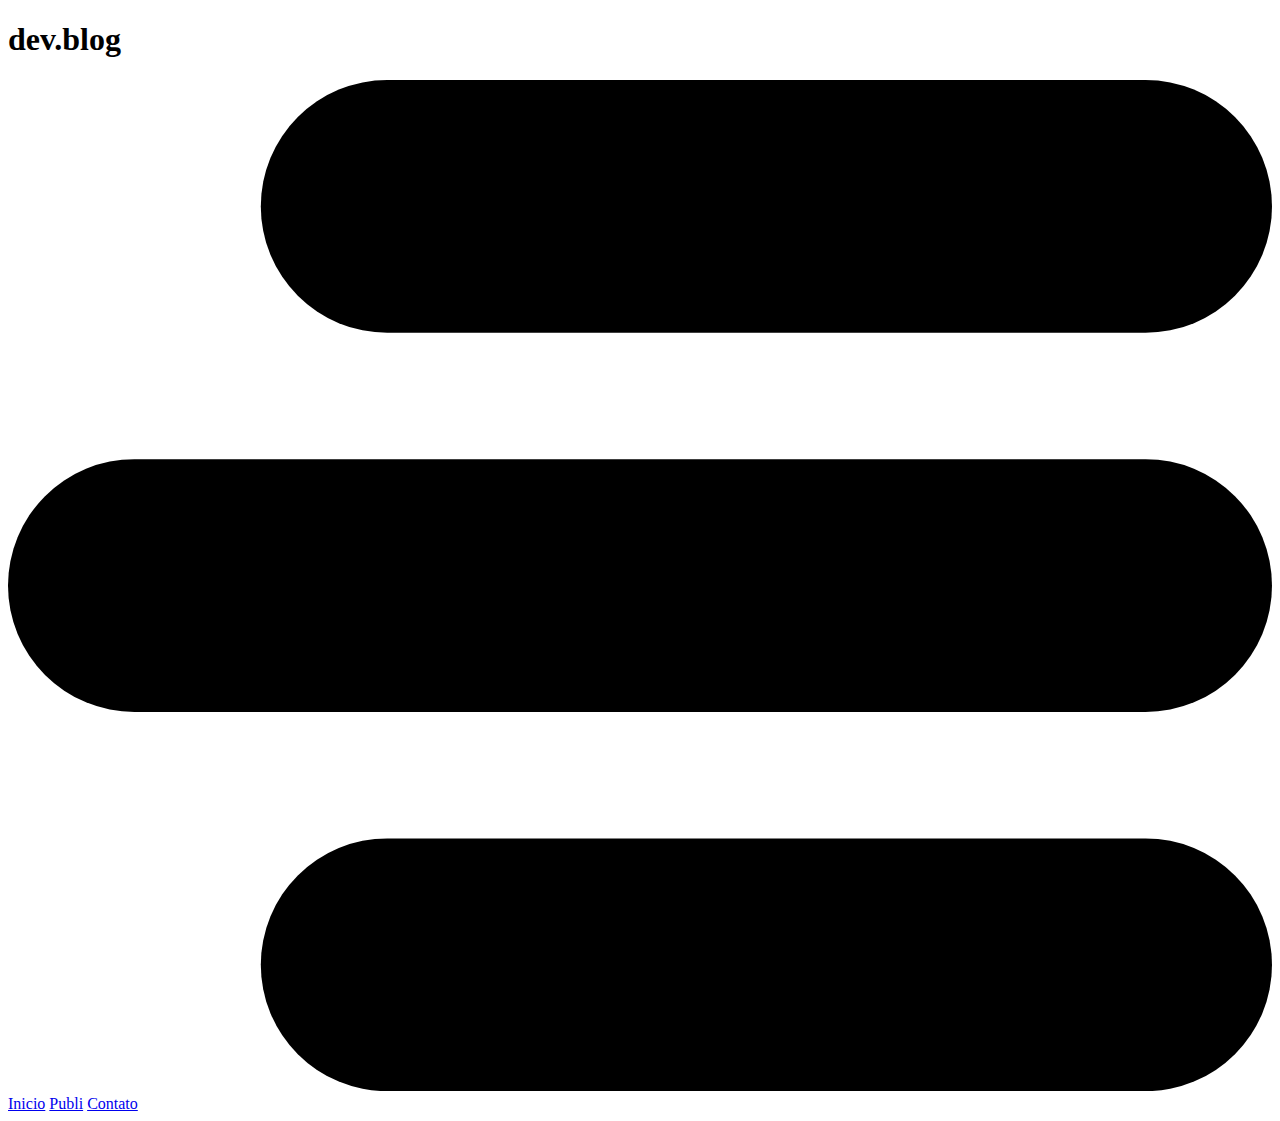
==== index.html @ e373ff89 "Estrutura base do nosso site" ====
<!DOCTYPE html>
<html lang="pt-br">

<head>
    <meta charset="UTF-8">
    <meta http-equiv="X-UA-Compatible" content="IE=edge">
    <meta name="viewport" content="width=device-width, initial-scale=1.0">
    <title>dev.blog</title>
    <link rel="stylesheet" href="style.css">
</head>

<body>
    <header>
        <h1>dev.blog</h1>
        <div class="dropdown">
            <svg id="Camada_1" data-name="Camada 1" xmlns="http://www.w3.org/2000/svg" viewBox="0 0 20 16">
                <title>menu, list, catalogue, burger svg icon</title>
                <g id="icons">
                    <g id="menu">
                        <path d="M2,12a2,2,0,0,0,2,2H20a2,2,0,0,0,0-4H4A2,2,0,0,0,2,12Z" transform="translate(-2 -4)" />
                        <path d="M22,6a2,2,0,0,0-2-2H8A2,2,0,0,0,8,8H20A2,2,0,0,0,22,6Z" transform="translate(-2 -4)" />
                        <path d="M6,18a2,2,0,0,0,2,2H20a2,2,0,0,0,0-4H8A2,2,0,0,0,6,18Z" transform="translate(-2 -4)" />
                    </g>
                </g>
            </svg>
            <div class="dropdown-content">
                <a href="#">Inicio</a>
                <a href="#">Publi</a>
                <a href="#">Contato</a>
            </div>
        </div>
    </header>
    <main>
        <section></section>
        <section></section>
    </main>
    <footer>

    </footer>
</body>

</html>
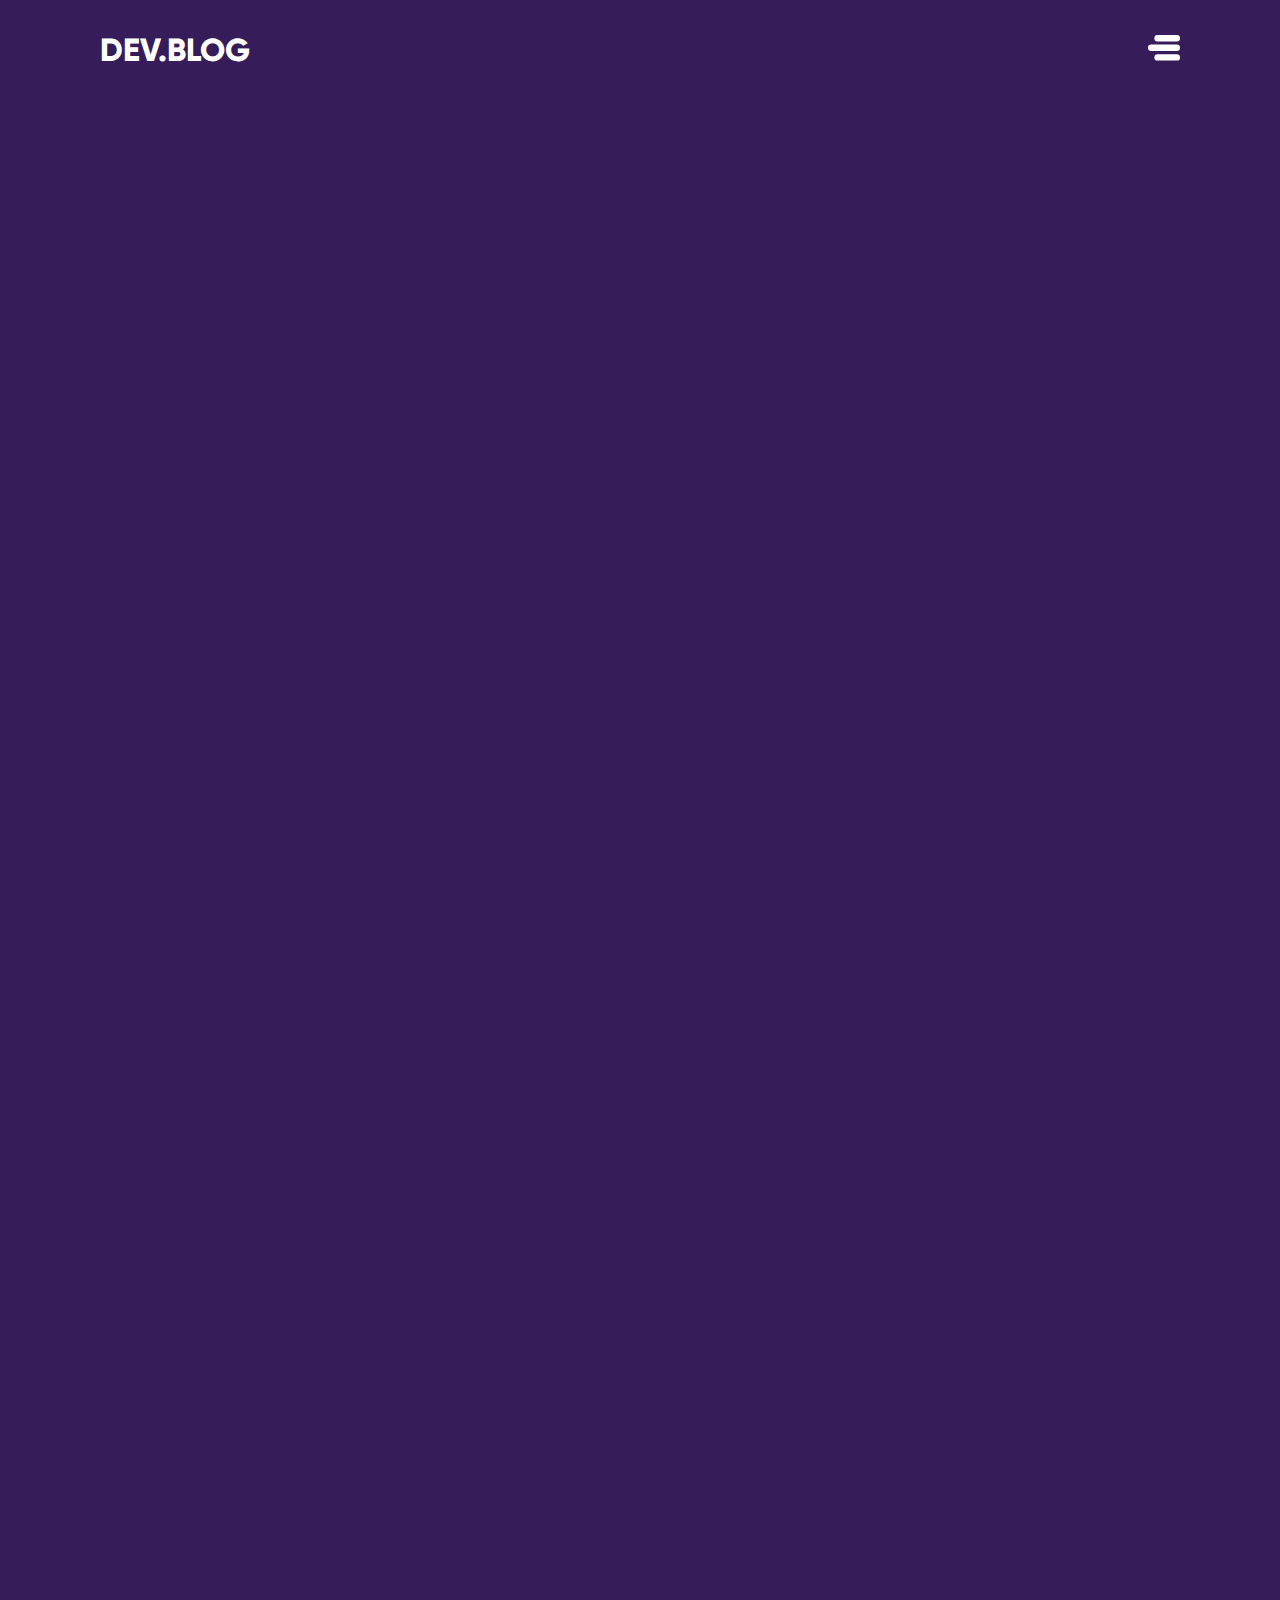
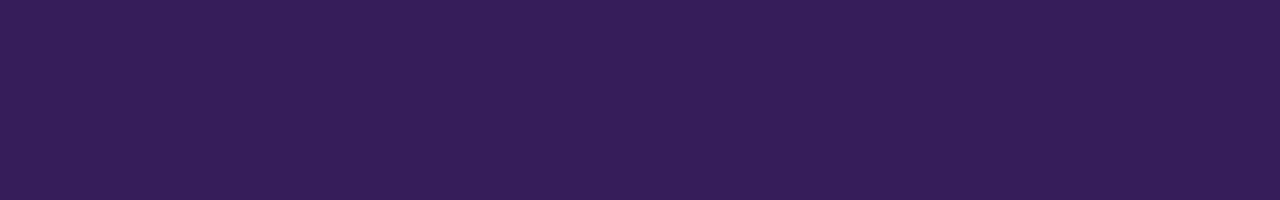
==== commit cefbe813: "Terminando cabeçalho" ====
--- a/index.html
+++ b/index.html
@@ -5,7 +5,7 @@
     <meta charset="UTF-8">
     <meta http-equiv="X-UA-Compatible" content="IE=edge">
     <meta name="viewport" content="width=device-width, initial-scale=1.0">
-    <title>dev.blog</title>
+    <title>DEV.BLOG</title>
     <link rel="stylesheet" href="style.css">
 </head>
 
@@ -24,7 +24,7 @@
                 </g>
             </svg>
             <div class="dropdown-content">
-                <a href="#">Inicio</a>
+                <a href="/index.html">Inicio</a>
                 <a href="#">Publi</a>
                 <a href="#">Contato</a>
             </div>
--- a/style.css
+++ b/style.css
@@ -0,0 +1,84 @@
+@font-face {
+    font-family: "gilroy";
+    src: url("fonts/Gilroy-Light.otf");
+    font-weight: 100;
+}
+
+@font-face {
+    font-family: "gilroy";
+    src: url("fonts/Gilroy-ExtraBold.otf");
+    font-weight: 800;
+}
+
+* {
+  margin: 0;
+  padding: 0;
+}
+
+body {
+  background-color: #361d5a;
+}
+
+header {
+  display: flex;
+  height: 100px;
+  align-items: center;
+  justify-content: space-between;
+  padding: 0 100px;
+  position: absolute;
+  width: calc(100% - 200px);
+  z-index: 1;
+}
+
+header h1 {
+    font-family: 'gilroy';
+    font-weight: 800;
+    color: white;
+    text-transform: uppercase;
+}
+
+header .dropdown {
+    position: relative;
+    display: inline-block;
+}
+
+header .dropdown svg {
+    fill: white;
+    width: 32px;
+    cursor: pointer;
+}
+
+header .dropdown .dropdown-content{
+    display: none;
+    position: absolute;
+    background-color: #190e2a;
+    min-width: 130px;
+    left: -98px;
+    z-index: 2;
+}
+
+header .dropdown .dropdown-content a {
+    color: white;
+    font-family: 'gilroy';
+    font-weight: 100;
+    text-decoration: none;
+    font-size: 18px;
+    display: block;
+    padding: 12px 16px;
+    text-align: right;
+    transition: background-color 0.4s;
+}
+
+header .dropdown .dropdown-content a:hover {
+    background-color: #10071d;
+}
+
+header .dropdown:hover .dropdown-content {
+    display: block;
+}
+
+section {
+    height: 100vh;
+    padding: 0 100px;
+    position: relative;
+}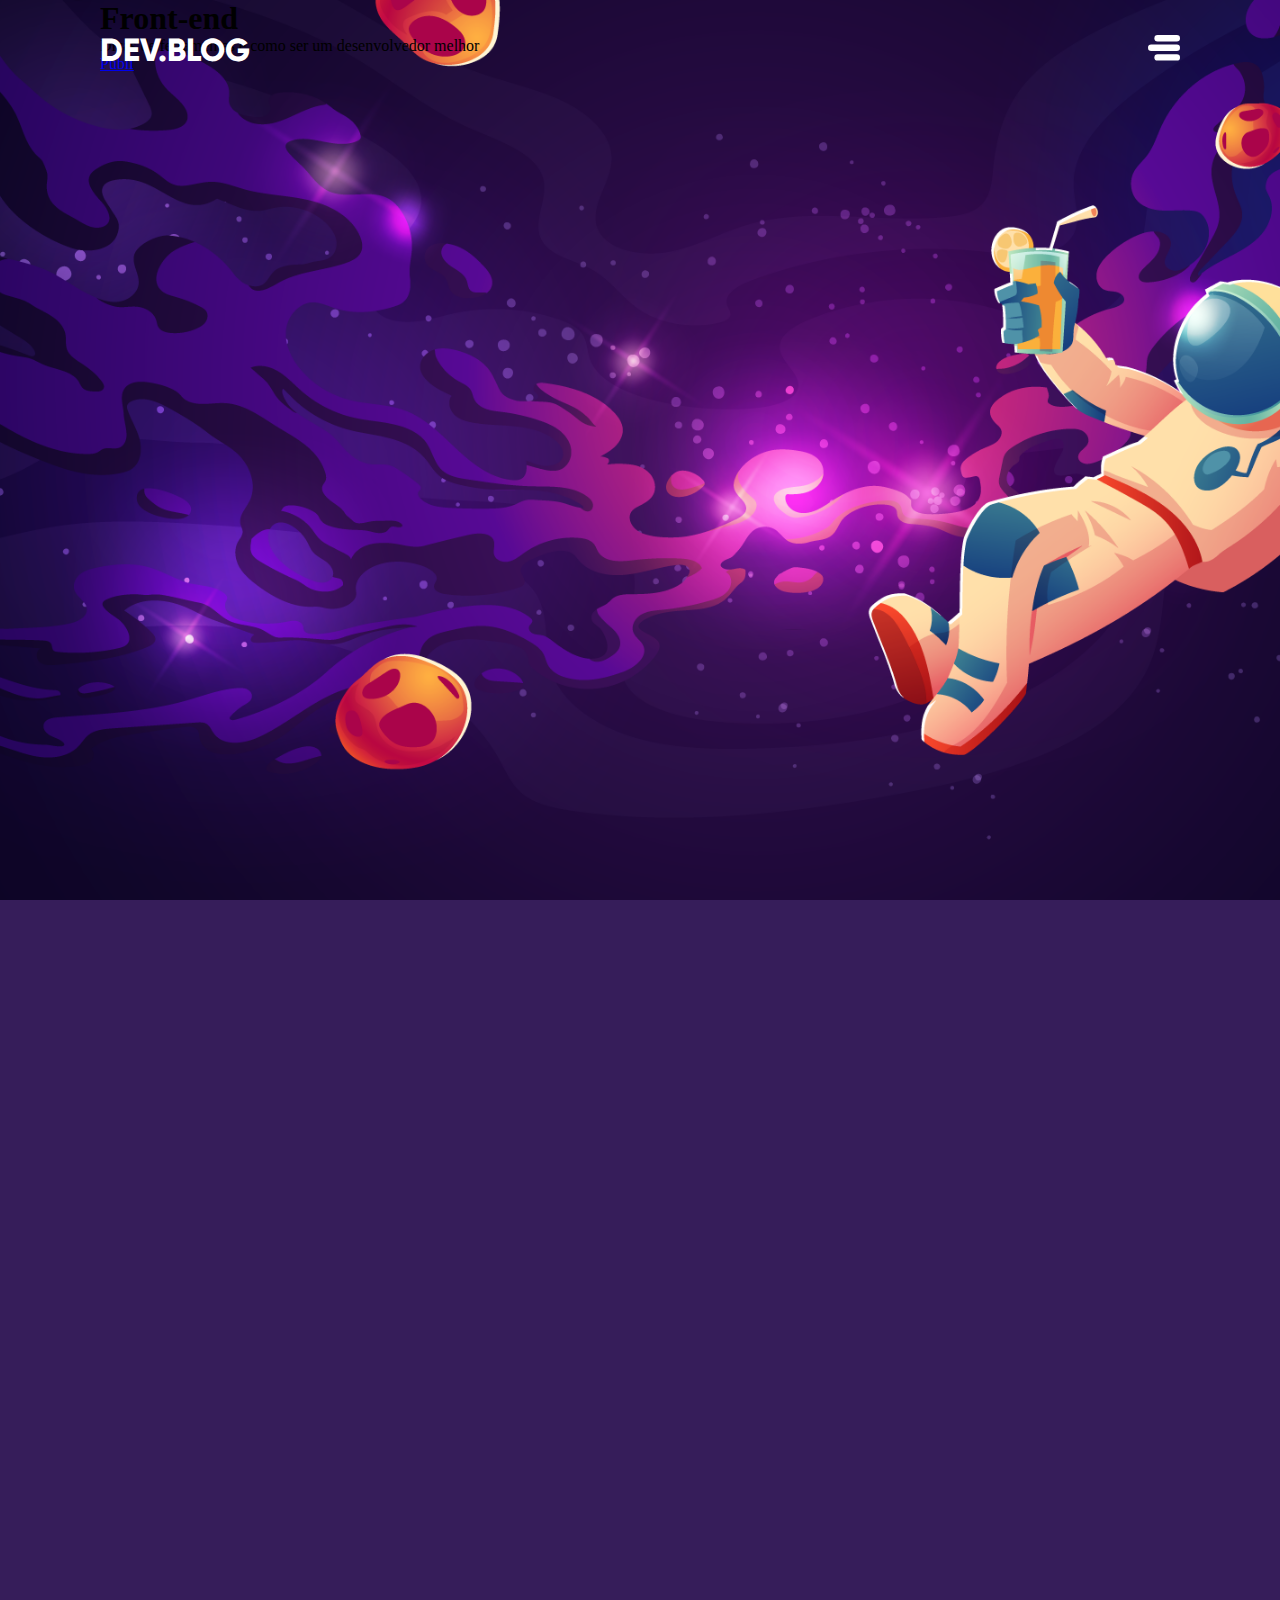
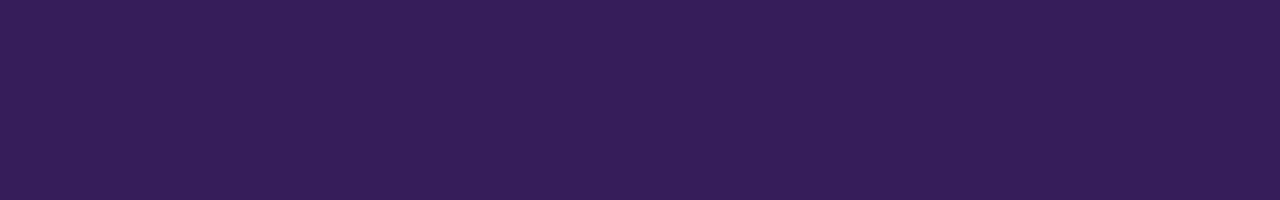
==== commit 3e32b785: "iniciando primary screen" ====
--- a/index.html
+++ b/index.html
@@ -14,7 +14,6 @@
         <h1>dev.blog</h1>
         <div class="dropdown">
             <svg id="Camada_1" data-name="Camada 1" xmlns="http://www.w3.org/2000/svg" viewBox="0 0 20 16">
-                <title>menu, list, catalogue, burger svg icon</title>
                 <g id="icons">
                     <g id="menu">
                         <path d="M2,12a2,2,0,0,0,2,2H20a2,2,0,0,0,0-4H4A2,2,0,0,0,2,12Z" transform="translate(-2 -4)" />
@@ -31,7 +30,11 @@
         </div>
     </header>
     <main>
-        <section></section>
+        <section id="primary-screen">
+            <h1>Front-end</h1>
+            <p>Dicas de ferramentas e como ser um desenvolvedor melhor</p>
+            <a href="#">Publi</a>
+        </section>
         <section></section>
     </main>
     <footer>
--- a/style.css
+++ b/style.css
@@ -81,4 +81,10 @@
     height: 100vh;
     padding: 0 100px;
     position: relative;
+}
+
+#primary-screen {
+   background: url("./imgs/banner-site.png"); 
+   background-size: cover;
+   background-position: center;
 }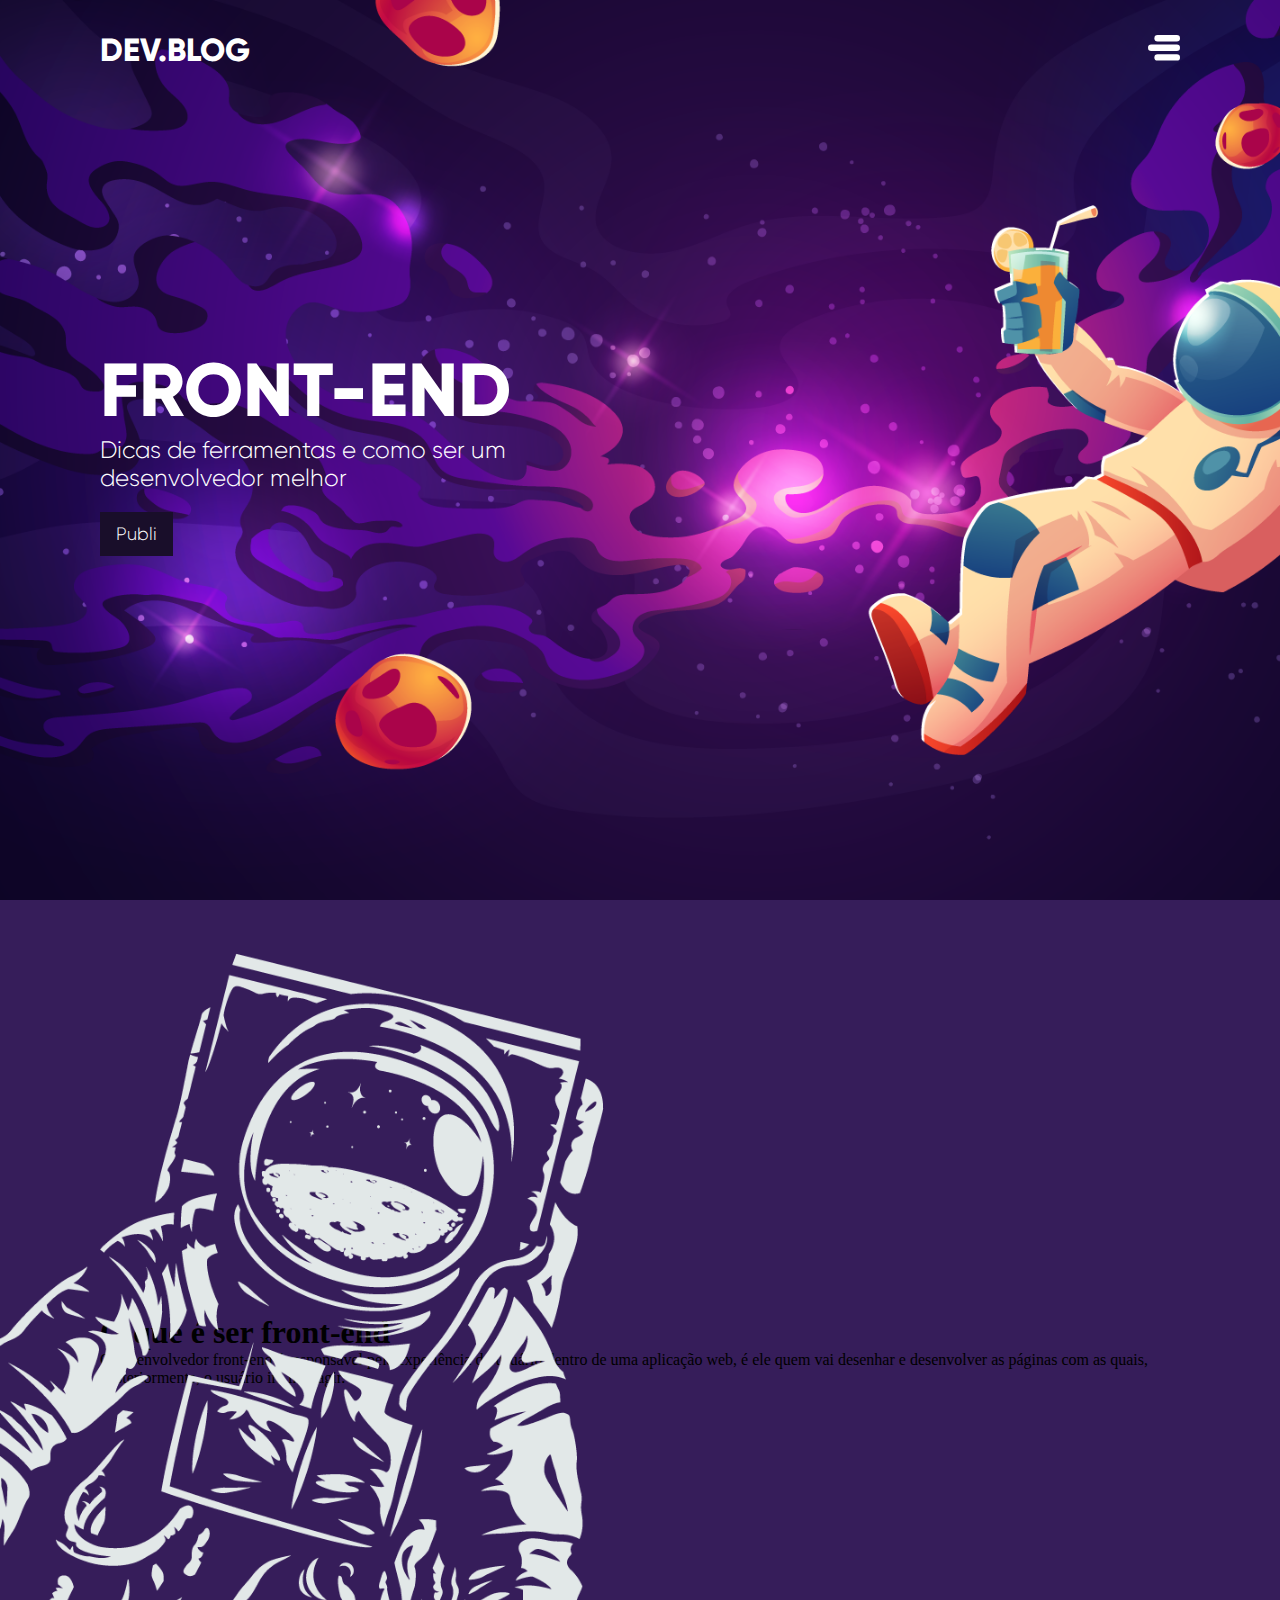
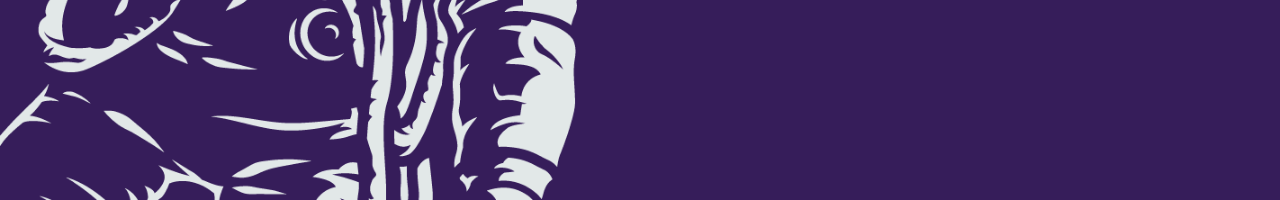
==== commit b3dc14cc: "Adicionando segunda seção" ====
--- a/index.html
+++ b/index.html
@@ -35,7 +35,17 @@
             <p>Dicas de ferramentas e como ser um desenvolvedor melhor</p>
             <a href="#">Publi</a>
         </section>
-        <section></section>
+        <section id="secondary-screen">
+            <img src="imgs/astronaut.png" alt="Astronauta">
+            <div class="publication">
+                <h1>O que é ser front-end</h1>
+                <p>
+                    O desenvolvedor front-end é responsável pela experiência do usuário dentro de uma aplicação web, é
+                    ele quem vai desenhar e desenvolver as páginas com as quais, posteriormente, o usuário irá
+                    interagir.
+                </p>
+            </div>
+        </section>
     </main>
     <footer>
 
--- a/style.css
+++ b/style.css
@@ -84,7 +84,56 @@
 }
 
 #primary-screen {
-   background: url("./imgs/banner-site.png"); 
+   background: url("imgs/banner-site.png"); 
    background-size: cover;
    background-position: center;
+   display: flex;
+   flex-direction: column;
+   justify-content: center;
+   align-items: flex-start;
+}
+
+#primary-screen h1 {
+    font-family: 'gilroy';
+    font-weight: 800;
+    font-size: 75px;
+    color: white;
+    text-transform: uppercase;
+}
+
+#primary-screen p {
+    font-family: 'gilroy';
+    font-weight: 100;
+    color: white;
+    font-size: 24px;
+    width: 410px;
+    margin-bottom: 20px;
+}
+
+#primary-screen a {
+    background-color: #190e2a;
+    color: white;
+    font-family: 'gilroy';
+    font-weight: 100;
+    text-decoration: none;
+    font-size: 18px;
+    padding: 12px 16px;
+    transition: background-color 0.4s;
+}
+
+#primary-screen a:hover {
+    background-color: #10071d;
+}
+
+#secondary-screen {
+    display: flex;
+    align-items: center;
+    justify-content: flex-end;
+}
+
+#secondary-screen img {
+    position: absolute;
+    height: 100vh;
+    left: 0;
+    bottom: 0;
 }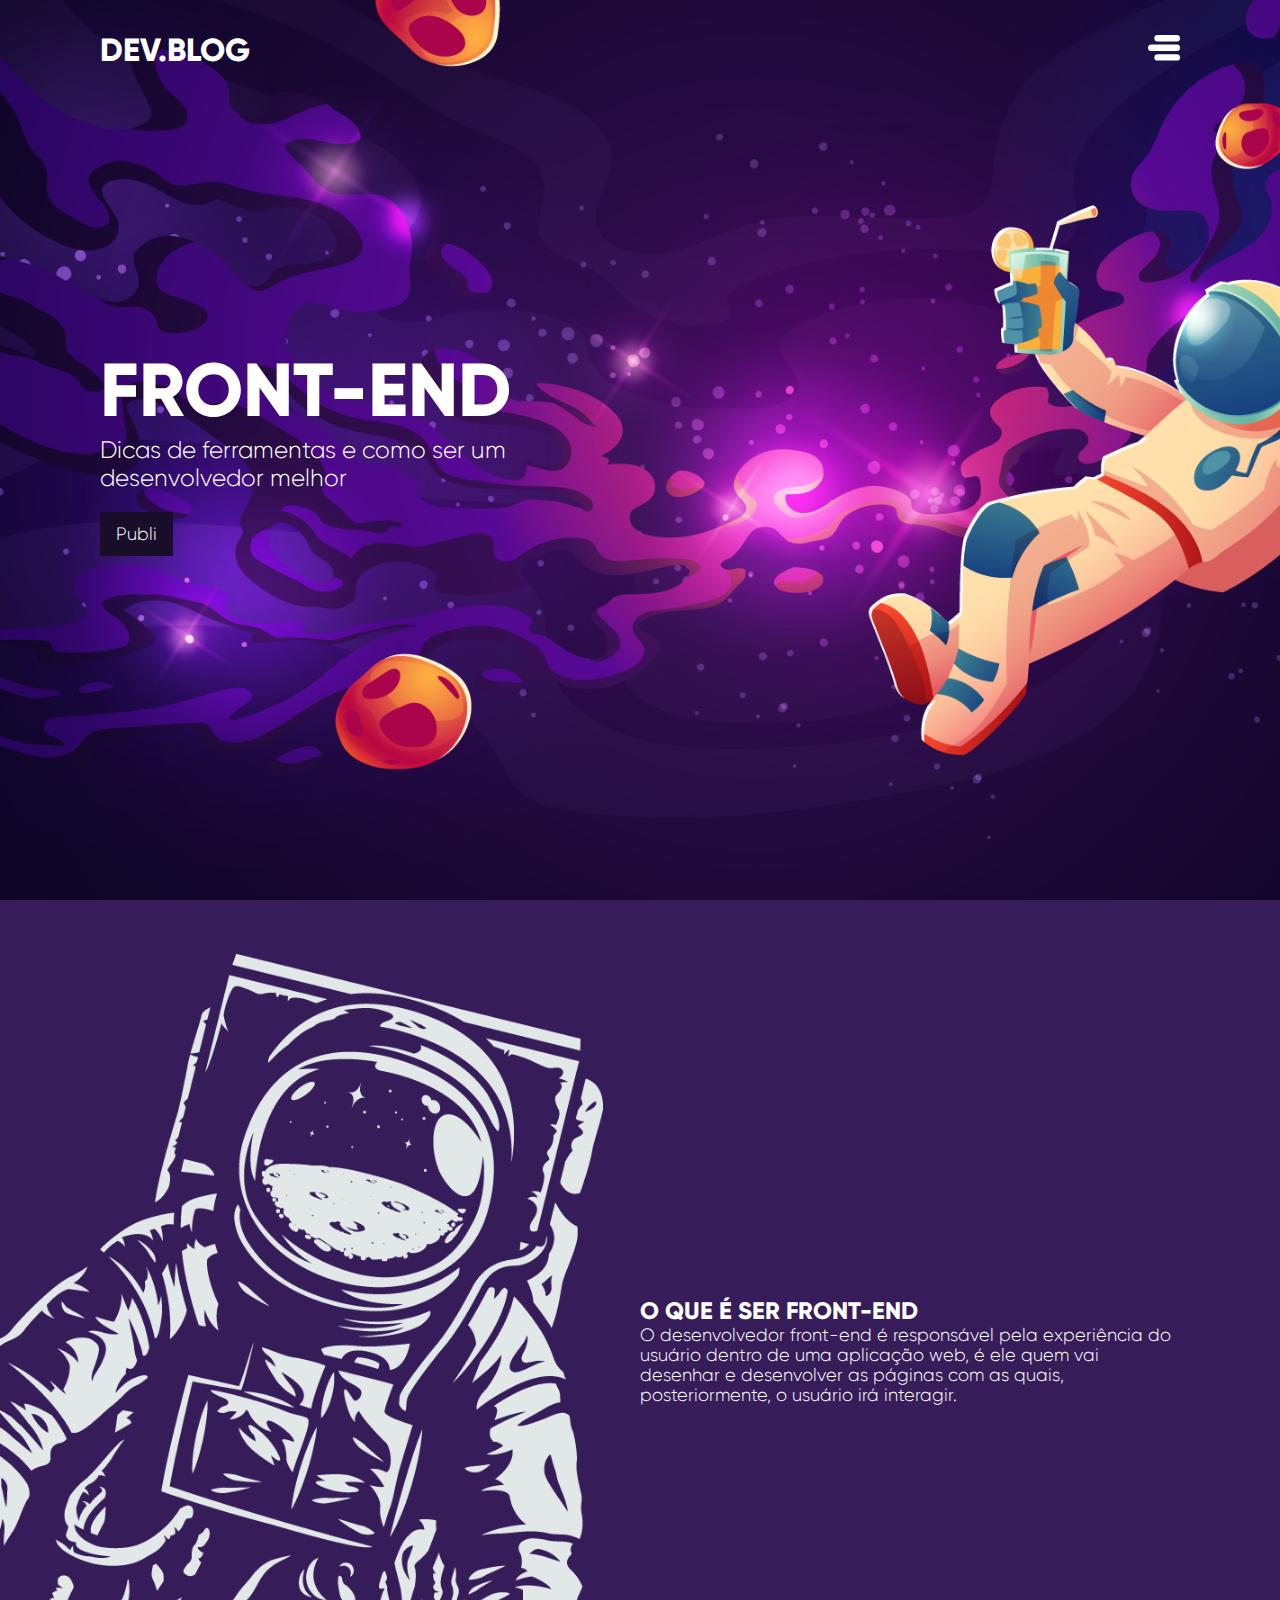
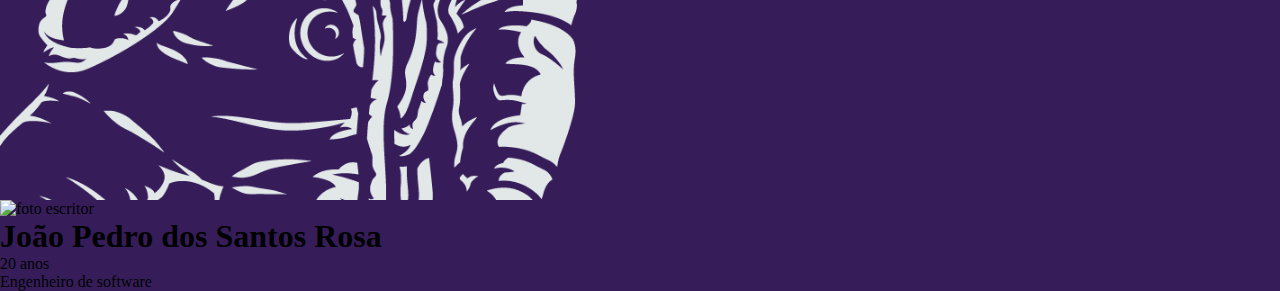
==== commit 65919051: "Iniciando footer" ====
--- a/index.html
+++ b/index.html
@@ -48,7 +48,17 @@
         </section>
     </main>
     <footer>
-
+        <div class="info">
+            <div class="personal-info">
+                <img src="https://avatars.githubusercontent.com/u/20144070?v=4" alt="foto escritor">
+                <div>
+                    <h1>João Pedro dos Santos Rosa</h1>
+                    <p>20 anos</p>
+                    <p>Engenheiro de software</p>
+                </div>
+            </div>
+            <div class="contact"></div>
+        </div>
     </footer>
 </body>
 
--- a/style.css
+++ b/style.css
@@ -136,4 +136,22 @@
     height: 100vh;
     left: 0;
     bottom: 0;
+}
+
+#secondary-screen .publication {
+    color: white;
+    width: 50%;
+}
+
+#secondary-screen .publication h1 {
+    text-transform: uppercase;
+    font-family: 'gilroy';
+    font-weight: 800;
+    font-size: 24px;
+}
+
+#secondary-screen .publication p {
+    font-family: 'gilroy';
+    font-weight: 100;
+    font-size: 18px;
 }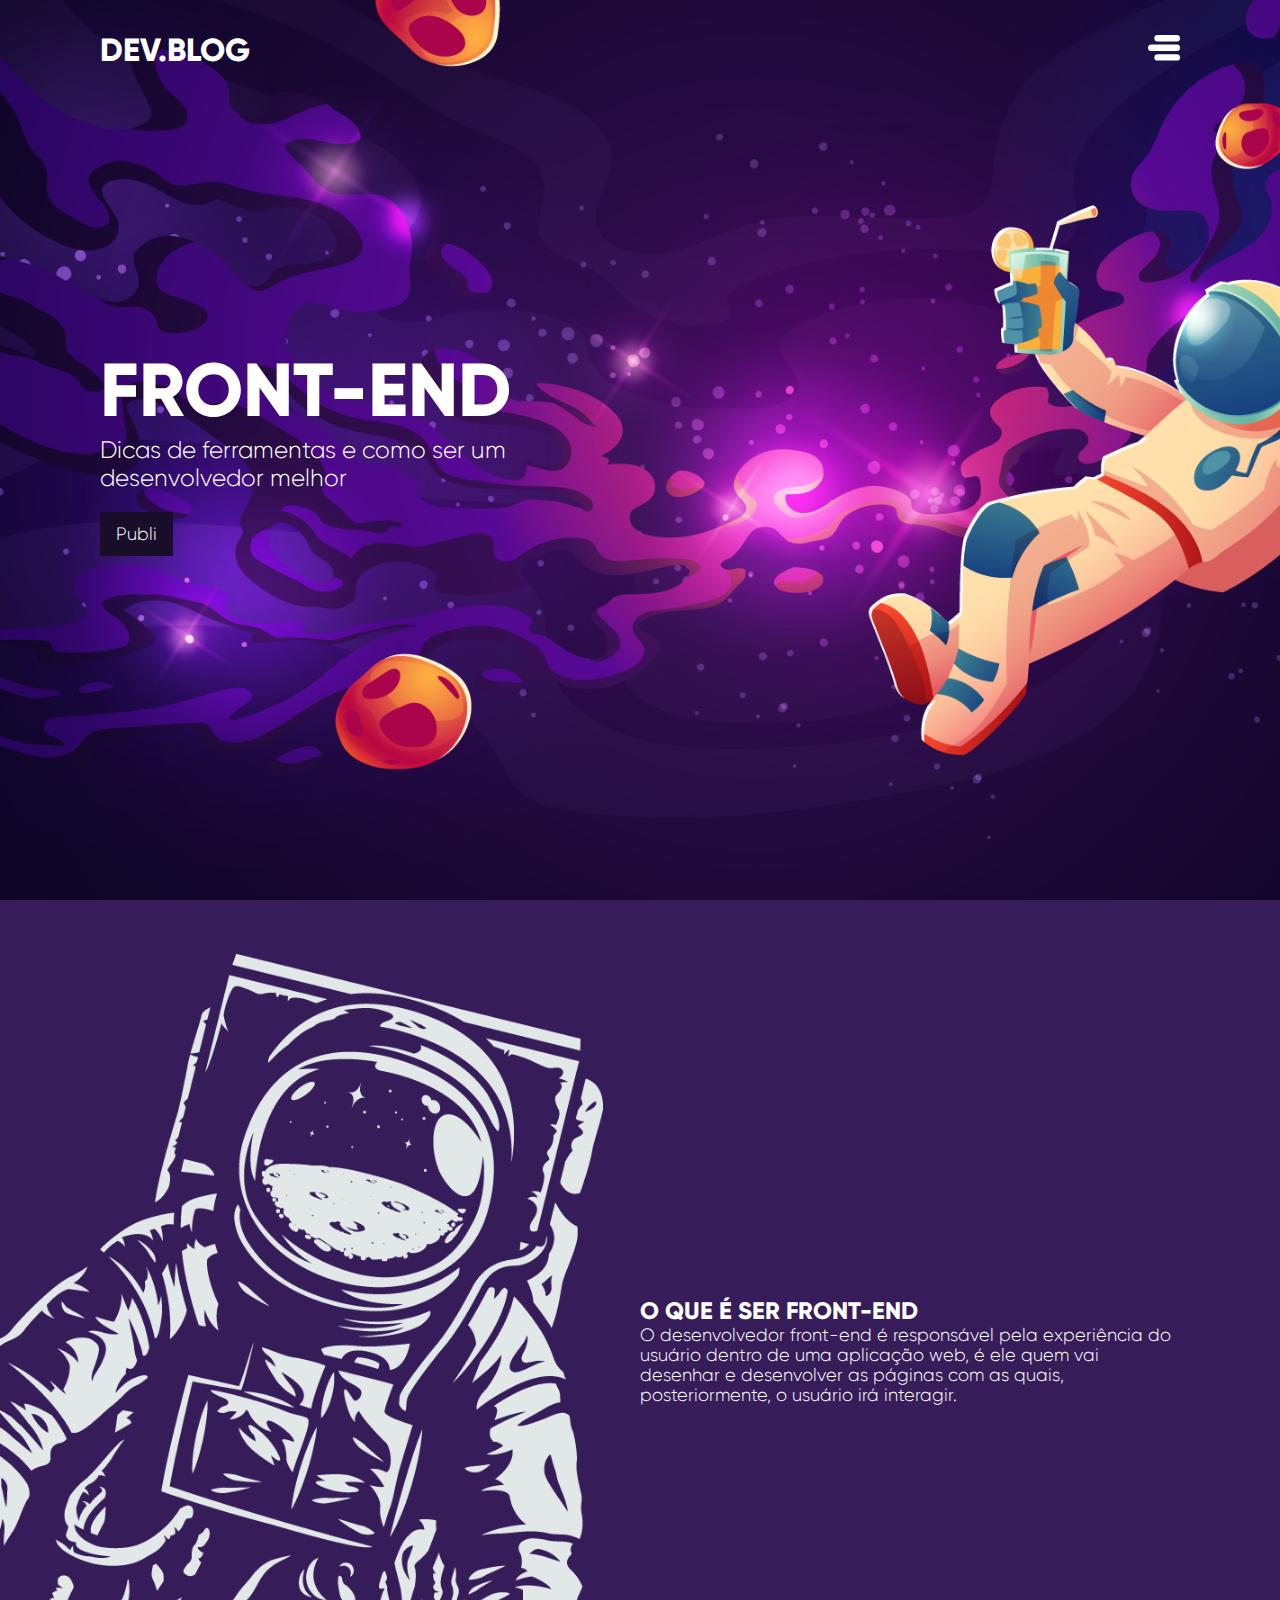
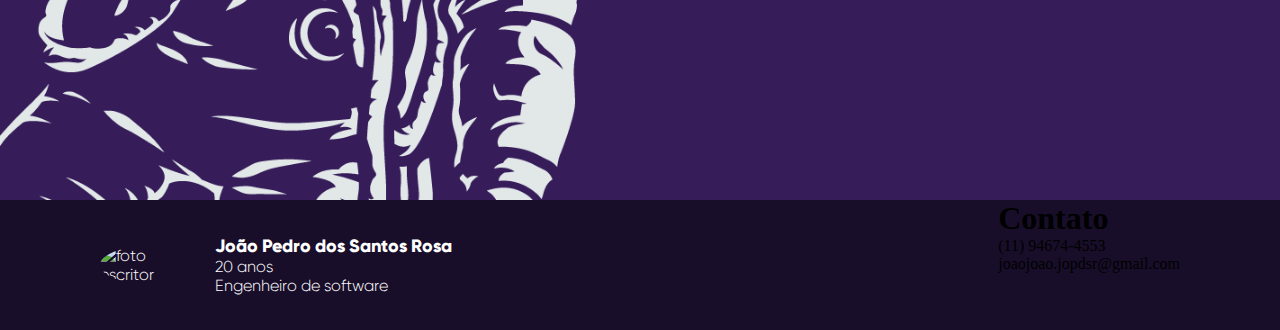
==== commit f743b581: "ajustando o footer" ====
--- a/index.html
+++ b/index.html
@@ -57,7 +57,11 @@
                     <p>Engenheiro de software</p>
                 </div>
             </div>
-            <div class="contact"></div>
+            <div class="contact">
+                <h1>Contato</h1>
+                <p>(11) 94674-4553</p>
+                <p>joaojoao.jopdsr@gmail.com</p>
+            </div>
         </div>
     </footer>
 </body>
--- a/style.css
+++ b/style.css
@@ -154,4 +154,36 @@
     font-family: 'gilroy';
     font-weight: 100;
     font-size: 18px;
-}+}
+
+footer {
+    display: flex;
+    align-items: center;
+    flex-direction: column;
+    background-color: #190E2A;
+    padding: 0 100px;
+}
+
+footer .info {
+    display: flex;
+    justify-content: space-between;
+    width: 100%;
+    height: 130px;
+}
+
+footer .info .personal-info {
+    display: flex;
+    align-items: center;
+    font-family: 'gilroy';
+    color: white;
+}
+
+footer .info .personal-info img {
+    width: 100px;
+    border-radius: 50%;
+    margin-right: 15px;
+}
+
+footer .info .personal-info h1 {
+    font-size: 18px;
+}
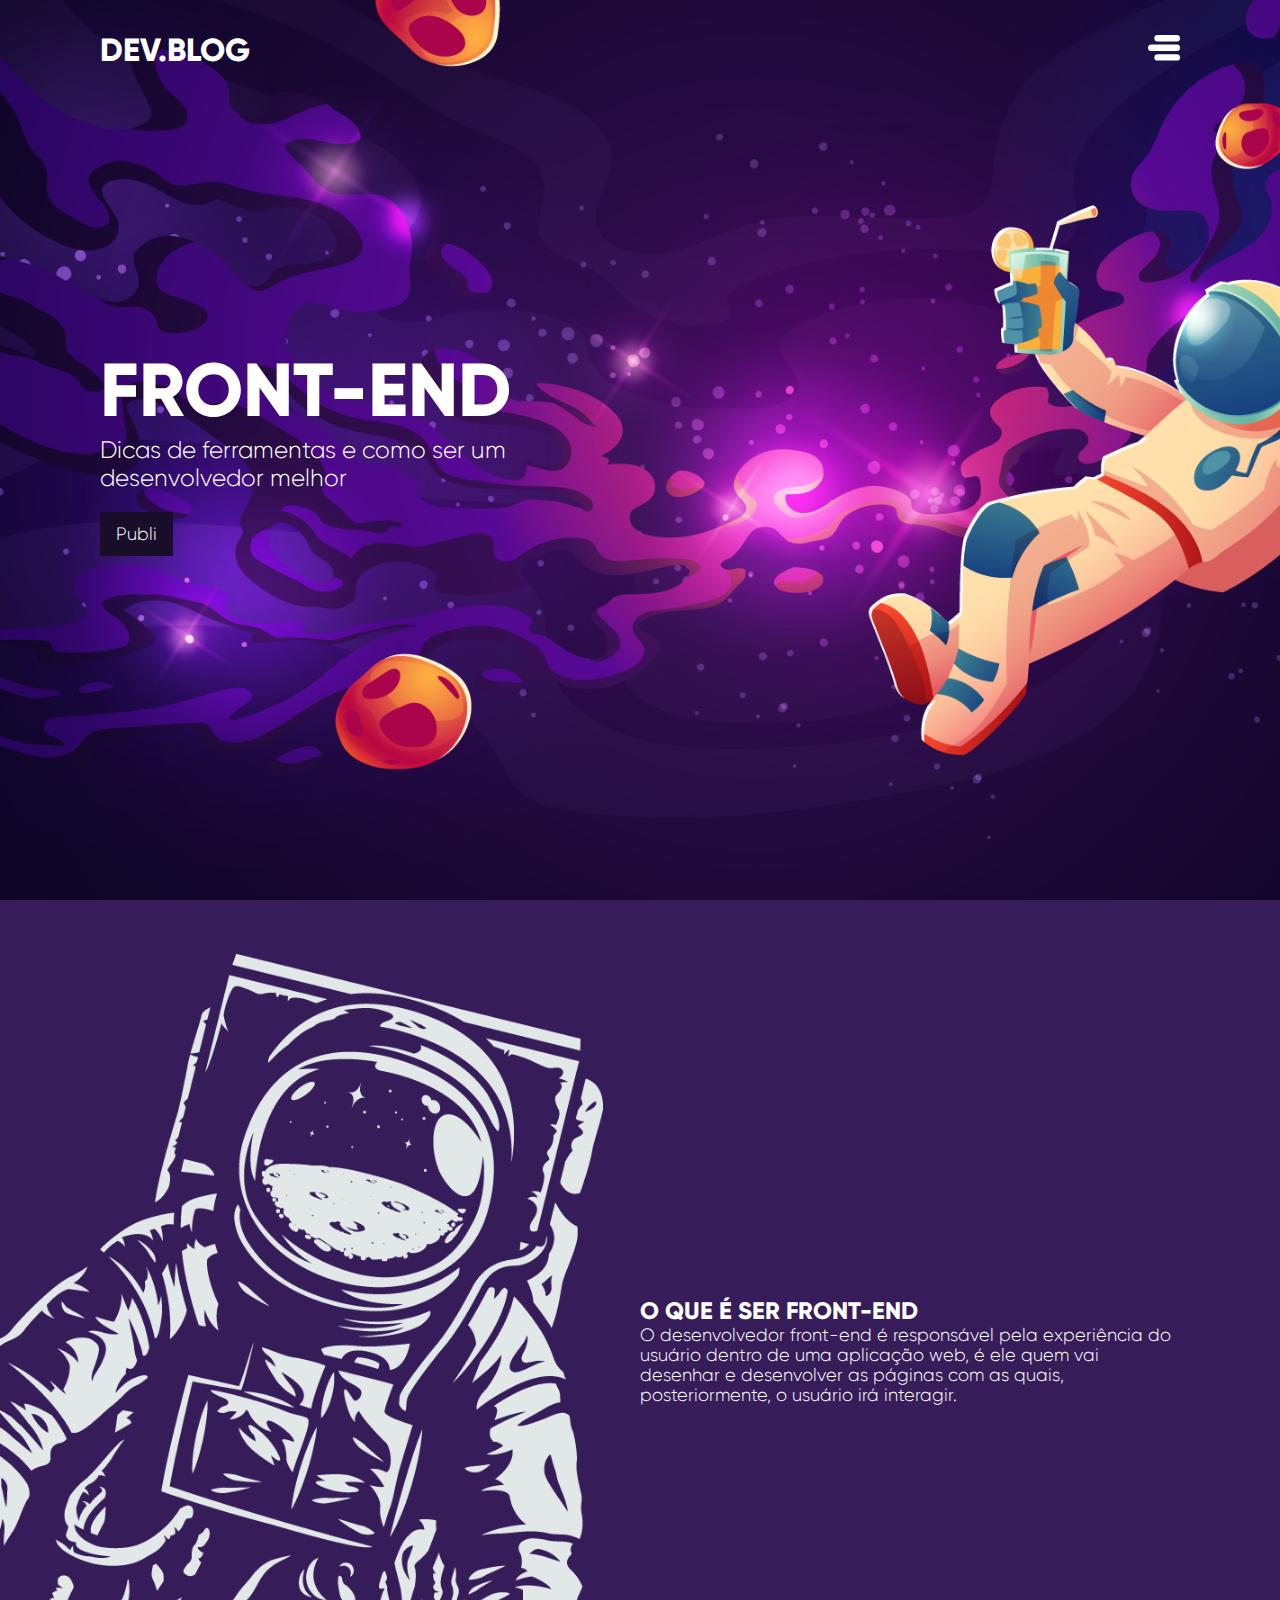
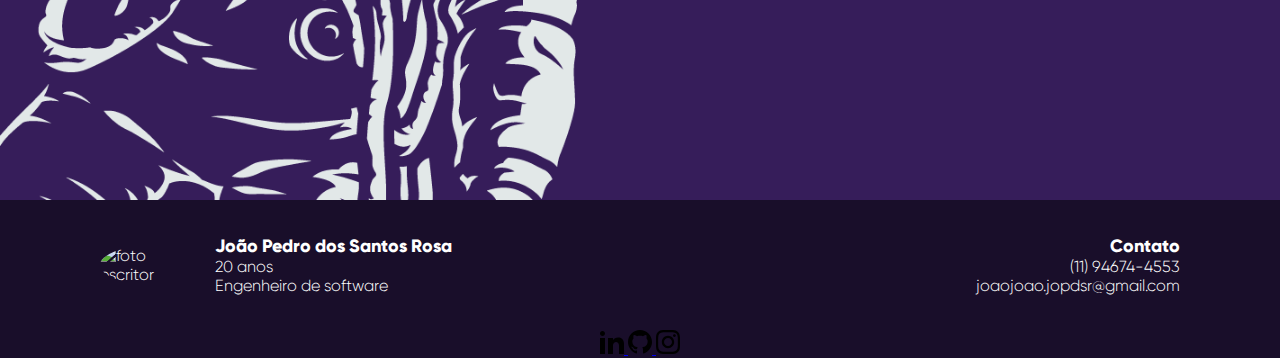
==== commit 61e7d8aa: "Adicioando icones das redes sociais" ====
--- a/index.html
+++ b/index.html
@@ -63,6 +63,27 @@
                 <p>joaojoao.jopdsr@gmail.com</p>
             </div>
         </div>
+        <div class="links">
+            <a href="https://www.linkedin.com/in/joaopedrocomputerscience/">
+                <svg xmlns="http://www.w3.org/2000/svg" width="24" height="24" viewBox="0 0 24 24">
+                    <path
+                        d="M4.98 3.5c0 1.381-1.11 2.5-2.48 2.5s-2.48-1.119-2.48-2.5c0-1.38 1.11-2.5 2.48-2.5s2.48 1.12 2.48 2.5zm.02 4.5h-5v16h5v-16zm7.982 0h-4.968v16h4.969v-8.399c0-4.67 6.029-5.052 6.029 0v8.399h4.988v-10.131c0-7.88-8.922-7.593-11.018-3.714v-2.155z" />
+                </svg>
+            </a>
+            <a href="https://github.com/jutape">
+                <svg xmlns="http://www.w3.org/2000/svg" width="24" height="24" viewBox="0 0 24 24">
+                    <path
+                        d="M12 0c-6.626 0-12 5.373-12 12 0 5.302 3.438 9.8 8.207 11.387.599.111.793-.261.793-.577v-2.234c-3.338.726-4.033-1.416-4.033-1.416-.546-1.387-1.333-1.756-1.333-1.756-1.089-.745.083-.729.083-.729 1.205.084 1.839 1.237 1.839 1.237 1.07 1.834 2.807 1.304 3.492.997.107-.775.418-1.305.762-1.604-2.665-.305-5.467-1.334-5.467-5.931 0-1.311.469-2.381 1.236-3.221-.124-.303-.535-1.524.117-3.176 0 0 1.008-.322 3.301 1.23.957-.266 1.983-.399 3.003-.404 1.02.005 2.047.138 3.006.404 2.291-1.552 3.297-1.23 3.297-1.23.653 1.653.242 2.874.118 3.176.77.84 1.235 1.911 1.235 3.221 0 4.609-2.807 5.624-5.479 5.921.43.372.823 1.102.823 2.222v3.293c0 .319.192.694.801.576 4.765-1.589 8.199-6.086 8.199-11.386 0-6.627-5.373-12-12-12z" />
+                </svg>
+            </a>
+            <a href="https://www.instagram.com/jutape.png/">
+                <svg xmlns="http://www.w3.org/2000/svg" width="24"
+                    height="24" viewBox="0 0 24 24">
+                    <path
+                        d="M12 2.163c3.204 0 3.584.012 4.85.07 3.252.148 4.771 1.691 4.919 4.919.058 1.265.069 1.645.069 4.849 0 3.205-.012 3.584-.069 4.849-.149 3.225-1.664 4.771-4.919 4.919-1.266.058-1.644.07-4.85.07-3.204 0-3.584-.012-4.849-.07-3.26-.149-4.771-1.699-4.919-4.92-.058-1.265-.07-1.644-.07-4.849 0-3.204.013-3.583.07-4.849.149-3.227 1.664-4.771 4.919-4.919 1.266-.057 1.645-.069 4.849-.069zm0-2.163c-3.259 0-3.667.014-4.947.072-4.358.2-6.78 2.618-6.98 6.98-.059 1.281-.073 1.689-.073 4.948 0 3.259.014 3.668.072 4.948.2 4.358 2.618 6.78 6.98 6.98 1.281.058 1.689.072 4.948.072 3.259 0 3.668-.014 4.948-.072 4.354-.2 6.782-2.618 6.979-6.98.059-1.28.073-1.689.073-4.948 0-3.259-.014-3.667-.072-4.947-.196-4.354-2.617-6.78-6.979-6.98-1.281-.059-1.69-.073-4.949-.073zm0 5.838c-3.403 0-6.162 2.759-6.162 6.162s2.759 6.163 6.162 6.163 6.162-2.759 6.162-6.163c0-3.403-2.759-6.162-6.162-6.162zm0 10.162c-2.209 0-4-1.79-4-4 0-2.209 1.791-4 4-4s4 1.791 4 4c0 2.21-1.791 4-4 4zm6.406-11.845c-.796 0-1.441.645-1.441 1.44s.645 1.44 1.441 1.44c.795 0 1.439-.645 1.439-1.44s-.644-1.44-1.439-1.44z" />
+                </svg>
+            </a>
+        </div>
     </footer>
 </body>
 
--- a/style.css
+++ b/style.css
@@ -166,6 +166,7 @@
 
 footer .info {
     display: flex;
+    align-items: center;
     justify-content: space-between;
     width: 100%;
     height: 130px;
@@ -187,3 +188,12 @@
 footer .info .personal-info h1 {
     font-size: 18px;
 }
+
+footer .info .contact {
+    text-align: right;
+    font-family: 'gilroy';
+    color: white;
+}
+footer .info .contact h1 {
+    font-size: 18px;
+}